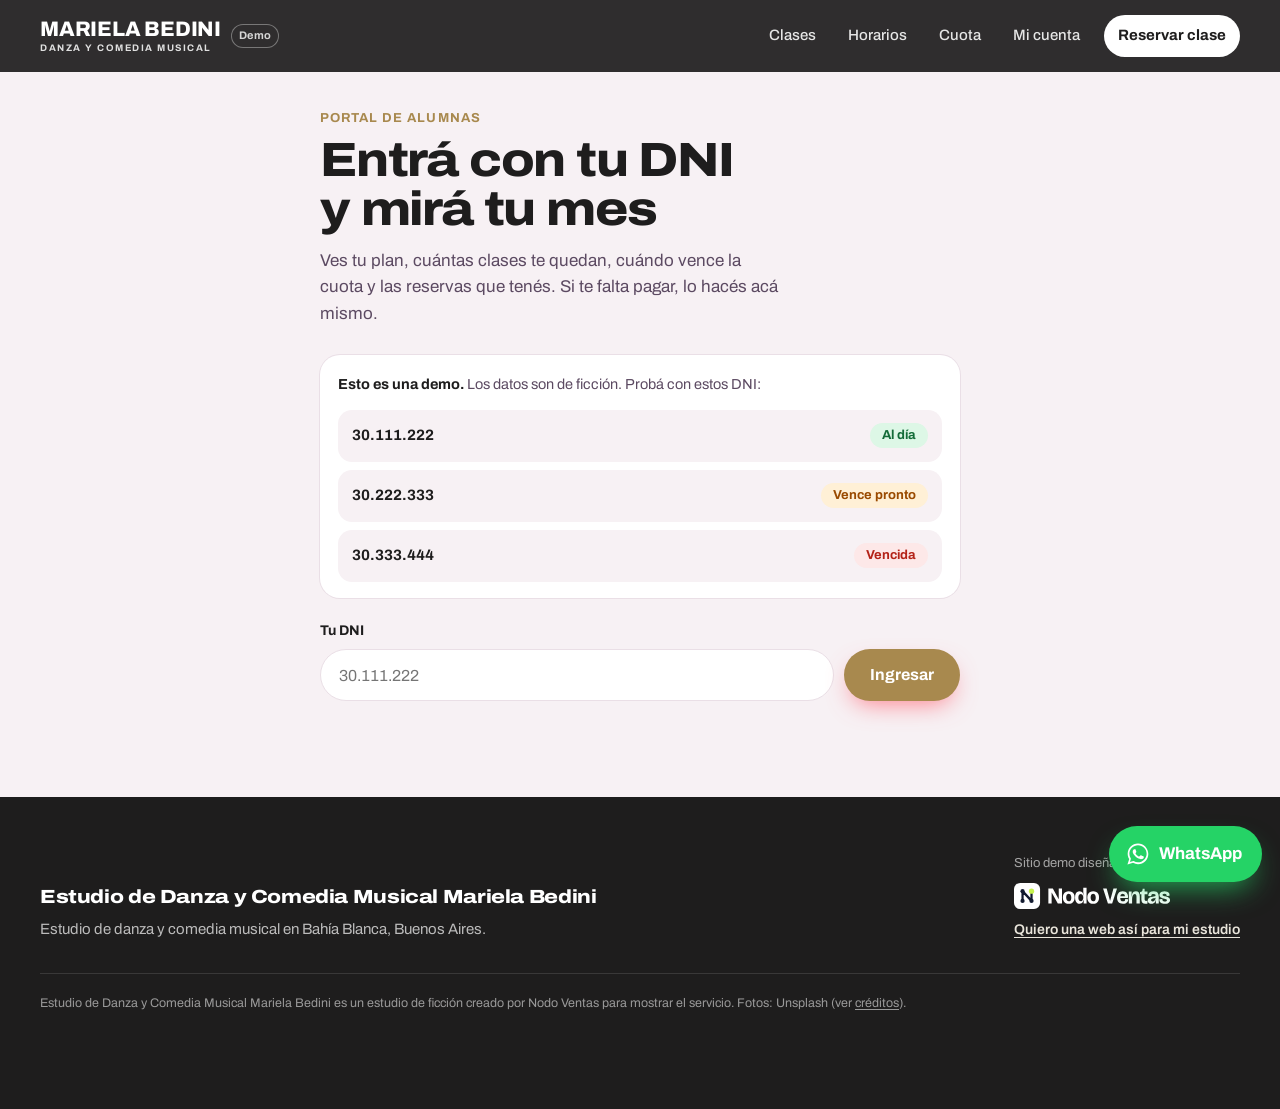
==== mi-cuenta/index.html @ 80ba4e4c "Demo personalizada de Nodo Ventas: demo-mariela-bedini-bahia-blanca" ====
<!DOCTYPE html>
<html lang="es-AR">
<head>
  <meta charset="utf-8">
  <meta name="viewport" content="width=device-width, initial-scale=1, viewport-fit=cover">
  <title>Portal de alumnas · Estudio de Danza y Comedia Musical Mariela Bedini</title>
  <meta name="description" content="Entrá con tu DNI y mirá tu plan, cuántas clases te quedan, cuándo vence la cuota y tus reservas. Sitio demo creado por Nodo Ventas.">
  <meta name="robots" content="noindex, nofollow">
  <meta name="theme-color" content="#2A1030">
  <link rel="icon" href="../favicon.svg" type="image/svg+xml">
  <link rel="preconnect" href="https://fonts.googleapis.com">
  <link rel="preconnect" href="https://fonts.gstatic.com" crossorigin>
  <link href="https://fonts.googleapis.com/css2?family=Archivo:wdth,wght@62..125,400..900&display=swap" rel="stylesheet">
  <link rel="stylesheet" href="../styles.css">
  <link rel="stylesheet" href="portal.css">
</head>
<body class="subpage">
  <a class="skip" href="#contenido">Saltar al contenido</a>

  <header class="site-header solid" id="top">
    <div class="wrap header-inner">
      <a class="brand" href="../" aria-label="Estudio de Danza y Comedia Musical Mariela Bedini, inicio">
        <span class="brand-wordmark" aria-hidden="true"><span class="wm-name">Mariela Bedini</span><span class="wm-sub">Danza y Comedia Musical</span></span>
      </a>
      <a class="demo-tag" href="../oferta/" title="Sitio demo hecho por Nodo Ventas">Demo</a>
      <button class="menu-btn" type="button" aria-expanded="false" aria-controls="nav" aria-label="Abrir menú"><span></span><span></span></button>
      <nav class="nav" id="nav">
        <a href="../#clases">Clases</a>
        <a href="../#horarios">Horarios</a>
        <a href="../#cuota">Cuota</a>
        <a href="./" aria-current="page">Mi cuenta</a>
        <a class="nav-cta" href="../#horarios">Reservar clase</a>
      </nav>
    </div>
  </header>

  <main id="contenido" class="portal">
    <div class="wrap portal-wrap">
      <p class="portal-kicker">Portal de alumnas</p>
      <h1>Entrá con tu DNI y mirá tu mes</h1>
      <p class="portal-lead">Ves tu plan, cuántas clases te quedan, cuándo vence la cuota y las reservas que tenés. Si te falta pagar, lo hacés acá mismo.</p>

      <aside class="demo-banner" aria-label="Datos de la demo">
        <p><strong>Esto es una demo.</strong> Los datos son de ficción. Probá con estos DNI:</p>
        <div class="dni-hints">
          <button type="button" class="hint" data-dni="30111222">30.111.222 <span class="badge badge-ok">Al día</span></button>
          <button type="button" class="hint" data-dni="30222333">30.222.333 <span class="badge badge-pend">Vence pronto</span></button>
          <button type="button" class="hint" data-dni="30333444">30.333.444 <span class="badge badge-late">Vencida</span></button>
        </div>
      </aside>

      <form id="login-form" class="dni-form">
        <label for="dni">Tu DNI</label>
        <div class="dni-row">
          <input id="dni" name="dni" inputmode="numeric" autocomplete="off" required placeholder="30.111.222" aria-describedby="dni-error">
          <button class="btn btn-coral" type="submit">Ingresar</button>
        </div>
        <p class="form-error" id="dni-error" hidden>No encontramos ese DNI. En la demo usá uno de los tres de arriba.</p>
      </form>

      <section id="account-panel" class="account portal-account" hidden aria-live="polite"></section>
    </div>
  </main>

  <footer class="site-footer">
    <div class="wrap footer-grid">
      <div class="footer-brand">
        <span class="brand-name">Estudio de Danza y Comedia Musical Mariela Bedini</span>
        <p>Estudio de danza y comedia musical en Bahía Blanca, Buenos Aires.</p>
      </div>
      <div class="made-by">
        <span>Sitio demo diseñado por</span>
        <a href="../oferta/" aria-label="Nodo Ventas, ver la oferta"><img src="../img/nodo/nodo-ventas-logo-blanco.svg" alt="Nodo Ventas" width="150" height="25"></a>
        <a class="made-link" href="../oferta/">Quiero una web así para mi estudio</a>
      </div>
    </div>
    <p class="wrap legal">Estudio de Danza y Comedia Musical Mariela Bedini es un estudio de ficción creado por Nodo Ventas para mostrar el servicio. Fotos: Unsplash (ver <a href="../CREDITS.md">créditos</a>).</p>
  </footer>

  <a class="wa-float" href="https://wa.me/5491100000000?text=Hola%21%20Quiero%20reservar%20una%20clase%20de%20prueba" target="_blank" rel="noopener" aria-label="Escribir por WhatsApp">
    <svg viewBox="0 0 32 32" aria-hidden="true"><path fill="currentColor" d="M16 3C9 3 3.3 8.6 3.3 15.6c0 2.4.7 4.7 1.9 6.7L3 29l6.9-2.1c1.9 1 4 1.6 6.1 1.6 7 0 12.7-5.6 12.7-12.6S23 3 16 3zm0 23.2c-1.9 0-3.8-.5-5.4-1.5l-.4-.2-4.1 1.2 1.2-4-.3-.4a10.4 10.4 0 0 1-1.6-5.6C5.4 9.9 10.1 5.3 16 5.3s10.6 4.6 10.6 10.3S21.9 26.2 16 26.2zm5.8-7.7c-.3-.2-1.9-.9-2.2-1-.3-.1-.5-.2-.7.2-.2.3-.8 1-1 1.2-.2.2-.4.2-.7.1-.3-.2-1.3-.5-2.5-1.6-.9-.8-1.6-1.8-1.7-2.1-.2-.3 0-.5.1-.6l.5-.6c.2-.2.2-.3.3-.6.1-.2 0-.4 0-.6l-1-2.4c-.3-.6-.5-.5-.7-.5h-.6c-.2 0-.6.1-.9.4-.3.3-1.2 1.1-1.2 2.7s1.2 3.2 1.4 3.4c.2.2 2.4 3.6 5.8 5 2.9 1.1 3.4.9 4 .8.6-.1 1.9-.8 2.2-1.5.3-.8.3-1.4.2-1.5-.1-.2-.3-.3-.6-.4z"/></svg>
    <span>WhatsApp</span>
  </a>

  <div class="modal" id="modal-pago" hidden>
    <div class="sheet" role="dialog" aria-modal="true" aria-labelledby="pago-titulo">
      <button class="sheet-x" type="button" data-close aria-label="Cerrar">×</button>
      <div id="pago-form">
        <h2 id="pago-titulo">Cuota de noviembre</h2>
        <p class="pay-amount">$18.000</p>
        <p class="class-resume" id="pago-resumen">Plan 8 clases · Estudio de Danza y Comedia Musical Mariela Bedini</p>
        <fieldset class="pay-methods">
          <legend>Medio de pago</legend>
          <label><input type="radio" name="pm" checked> Dinero en cuenta de Mercado Pago</label>
          <label><input type="radio" name="pm"> Tarjeta de débito o crédito</label>
        </fieldset>
        <button class="btn btn-mp btn-block" type="button" id="btn-pagar">Pagar $18.000</button>
        <p class="fine-print">Simulación de demo: no se abre un checkout real ni se cobra nada.</p>
      </div>
      <div id="pago-ok" hidden>
        <div class="ok-head">
          <span class="ok-check" aria-hidden="true"><svg viewBox="0 0 24 24"><path d="M5 12.5l4.2 4.2L19 7" fill="none" stroke="currentColor" stroke-width="2.6" stroke-linecap="round" stroke-linejoin="round"/></svg></span>
          <div><h2>Pago aprobado</h2><p class="class-resume">La cuota quedó acreditada en tu cuenta.</p></div>
        </div>
        <button class="btn btn-ink btn-block" type="button" data-close>Volver</button>
      </div>
    </div>
  </div>

  <script src="portal.js"></script>
</body>
</html>
---- styles.css ----
:root {
  --plum: #1E1D1D;
  --plum-2: #2E2C2B;
  --coral: #A8894E;
  --coral-ink: #8A6F3C;
  --amber: #E9E5DB;
  --paper: #FFFFFF;
  --mist: #F7F1F4;
  --ink: #1E1D1D;
  --ink-soft: #5C4A62;
  --line: #EADFE6;
  --mp: #009EE3;
  --wa: #25D366;
  --font: "Archivo", "Helvetica Neue", Arial, sans-serif;
  --max: 1200px;
  --ease: cubic-bezier(.16, 1, .3, 1);
}
*, *::before, *::after { box-sizing: border-box; }
html { scroll-behavior: smooth; -webkit-text-size-adjust: 100%; }
@media (prefers-reduced-motion: reduce) { html { scroll-behavior: auto; } *, *::before, *::after { animation: none !important; transition: none !important; } }
body { margin: 0; background: var(--paper); color: var(--ink); font-family: var(--font); font-size: 17px; line-height: 1.55; -webkit-font-smoothing: antialiased; font-variation-settings: "wdth" 100; }
::selection { background: var(--coral); color: #fff; }
img { max-width: 100%; display: block; }
a { color: inherit; text-underline-offset: .18em; }
button, input { font: inherit; color: inherit; }
button { cursor: pointer; }
:focus-visible { outline: 3px solid var(--amber); outline-offset: 3px; border-radius: 6px; }
h1, h2, h3 { margin: 0; line-height: 1.02; letter-spacing: -0.025em; font-weight: 800; font-stretch: 112%; font-variation-settings: "wdth" 112; text-wrap: balance; }
p { margin: 0; }
.wrap { width: min(var(--max), calc(100% - 40px)); margin-inline: auto; }
.skip { position: absolute; left: 12px; top: -48px; z-index: 100; background: var(--amber); color: var(--ink); padding: 8px 12px; border-radius: 8px; }
.skip:focus { top: 12px; }

/* header */
.site-header { position: fixed; inset: 0 0 auto; z-index: 40; color: #fff; transition: background .4s var(--ease), box-shadow .4s var(--ease); }
.site-header.solid { background: rgba(30,29,29, .92); backdrop-filter: saturate(1.4) blur(14px); box-shadow: 0 1px 0 rgba(255,255,255,.08); }
.header-inner { display: flex; align-items: center; justify-content: space-between; min-height: 72px; gap: 16px; }
.brand { display: inline-flex; align-items: center; gap: 10px; text-decoration: none; }
.brand-mark { width: 34px; height: 34px; }
.brand-name { font-weight: 800; font-size: 19px; letter-spacing: -0.02em; font-variation-settings: "wdth" 118; }
.nav { display: flex; align-items: center; gap: 4px; }
.nav a { text-decoration: none; font-size: 15px; font-weight: 500; padding: 9px 14px; border-radius: 999px; opacity: .88; transition: background .2s, opacity .2s; }
.nav a:hover { opacity: 1; background: rgba(255,255,255,.1); }
.nav .nav-cta { background: #fff; color: var(--plum); font-weight: 700; opacity: 1; margin-left: 6px; }
.nav .nav-cta:hover { background: var(--amber); }
.menu-btn { display: none; width: 44px; height: 44px; border: 0; border-radius: 12px; background: rgba(255,255,255,.12); position: relative; }
.menu-btn span { position: absolute; left: 13px; right: 13px; height: 2px; background: #fff; border-radius: 2px; transition: transform .3s var(--ease); }
.menu-btn span:first-child { top: 17px; } .menu-btn span:last-child { top: 25px; }
.menu-btn[aria-expanded="true"] span:first-child { transform: translateY(4px) rotate(45deg); }
.menu-btn[aria-expanded="true"] span:last-child { transform: translateY(-4px) rotate(-45deg); }
@media (max-width: 860px) {
  .menu-btn { display: block; }
  .nav { position: absolute; top: 72px; left: 12px; right: 12px; flex-direction: column; align-items: stretch; padding: 10px; border-radius: 18px; background: var(--plum); box-shadow: 0 24px 48px rgba(0,0,0,.35); opacity: 0; transform: translateY(-8px); pointer-events: none; transition: opacity .25s var(--ease), transform .25s var(--ease); }
  .nav.open { opacity: 1; transform: none; pointer-events: auto; }
  .nav a { padding: 14px 16px; font-size: 17px; }
  .nav .nav-cta { margin: 6px 0 0; text-align: center; }
}

/* buttons */
.btn { display: inline-flex; align-items: center; justify-content: center; gap: 8px; min-height: 52px; padding: 0 26px; border-radius: 999px; border: 0; font-weight: 700; font-size: 16px; text-decoration: none; transition: transform .2s var(--ease), background .2s, box-shadow .2s; }
.btn:active { transform: scale(.97); }
.btn-coral { background: var(--coral); color: #fff; box-shadow: 0 10px 24px -8px rgba(255,77,94,.7); }
.btn-coral:hover { background: var(--coral-ink); }
.btn-glass { background: rgba(255,255,255,.14); color: #fff; backdrop-filter: blur(8px); box-shadow: inset 0 0 0 1px rgba(255,255,255,.35); }
.btn-glass:hover { background: rgba(255,255,255,.24); }
.btn-ink { background: var(--plum); color: #fff; }
.btn-ink:hover { background: var(--plum-2); }
.btn-mp { background: var(--mp); color: #fff; }
.btn-mp:hover { background: #0088c4; }
.btn-ghost { background: transparent; box-shadow: inset 0 0 0 1.5px var(--line); color: var(--ink); }
.btn-block { width: 100%; }
.btn[disabled] { opacity: .45; cursor: not-allowed; box-shadow: none; }

/* hero */
.hero { position: relative; min-height: 100svh; display: flex; align-items: flex-end; color: #fff; overflow: hidden; background: var(--plum); }
.hero-img { position: absolute; inset: 0; width: 100%; height: 100%; object-fit: cover; object-position: 62% 30%; transform: scale(1.06); animation: settle 1.8s var(--ease) forwards; }
.hero-shade { position: absolute; inset: 0; background: linear-gradient(180deg, rgba(30,29,29,.55) 0%, rgba(30,29,29,0) 28%, rgba(30,29,29,.2) 50%, rgba(30,29,29,.94) 100%), linear-gradient(90deg, rgba(30,29,29,.7) 0%, rgba(30,29,29,0) 65%); }
.hero-inner { position: relative; padding: 96px 0 64px; display: grid; grid-template-columns: 1.15fr minmax(260px, 360px); gap: 40px; align-items: end; width: 100%; }
.hero-video { width: min(100%, 360px); aspect-ratio: 9 / 16; justify-self: end; border-radius: 22px; overflow: hidden; background: #000; box-shadow: 0 28px 60px -18px rgba(0,0,0,.7), 0 0 0 1px rgba(255,255,255,.14); }
.hero-video video { width: 100%; height: 100%; display: block; object-fit: contain; background: #000; }
.hero-copy { min-width: 0; }
.hero-title { font-size: clamp(50px, 9vw, 124px); line-height: .9; letter-spacing: -0.035em; font-weight: 900; font-variation-settings: "wdth" 125; max-width: 11ch; }
.hero-title span { display: inline-block; opacity: 0; transform: translateY(.35em); animation: rise .9s var(--ease) forwards; }
.hero-title span:nth-child(2) { animation-delay: .12s; }
.hero-title span:nth-child(3) { animation-delay: .24s; color: var(--amber); }
.hero-lead { max-width: 46ch; margin-top: 26px; font-size: clamp(17px, 1.6vw, 20px); color: rgba(255,255,255,.86); }
.hero-actions { display: flex; flex-wrap: wrap; gap: 12px; margin-top: 30px; }
.hero-meta { display: flex; align-items: center; gap: 10px; margin-top: 28px; font-size: 14px; color: rgba(255,255,255,.75); }
.live-dot { width: 9px; height: 9px; border-radius: 50%; background: #3BE07A; box-shadow: 0 0 0 0 rgba(59,224,122,.6); animation: pulse 2s infinite; }
@keyframes settle { to { transform: scale(1); } }
@keyframes rise { to { opacity: 1; transform: none; } }
@keyframes pulse { 70% { box-shadow: 0 0 0 10px rgba(59,224,122,0); } 100% { box-shadow: 0 0 0 0 rgba(59,224,122,0); } }

/* sections */
section { scroll-margin-top: 72px; }
.section-head { display: grid; grid-template-columns: 1.1fr 1fr; gap: 24px 64px; align-items: end; margin-bottom: 40px; }
.section-head h2 { font-size: clamp(36px, 5vw, 64px); }
.section-head p { color: var(--ink-soft); max-width: 48ch; }
@media (max-width: 860px) { .section-head { grid-template-columns: 1fr; margin-bottom: 28px; } }

.clases { padding: 104px 0 88px; }
.rail { display: grid; grid-auto-flow: column; grid-auto-columns: minmax(280px, 31%); gap: 18px; overflow-x: auto; scroll-snap-type: x mandatory; padding: 4px max(20px, calc((100% - var(--max)) / 2)) 24px; scroll-padding-inline: max(20px, calc((100% - var(--max)) / 2)); scrollbar-width: thin; scrollbar-color: var(--coral) var(--mist); }
.rail::-webkit-scrollbar { height: 6px; } .rail::-webkit-scrollbar-thumb { background: var(--coral); border-radius: 6px; } .rail::-webkit-scrollbar-track { background: var(--mist); }
@media (max-width: 860px) { .rail { grid-auto-columns: 78%; } }
.class-tile { position: relative; scroll-snap-align: start; border-radius: 22px; overflow: hidden; aspect-ratio: 4 / 5; background: var(--plum); color: #fff; isolation: isolate; }
.class-tile img { position: absolute; inset: 0; width: 100%; height: 100%; object-fit: cover; transition: transform .8s var(--ease); z-index: -1; }
.class-tile::after { content: ""; position: absolute; inset: 0; z-index: -1; background: linear-gradient(180deg, rgba(30,29,29,0) 40%, rgba(30,29,29,.92) 100%); }
.class-tile:hover img { transform: scale(1.05); }
.tile-copy { position: absolute; inset: auto 0 0; padding: 22px; }
.tile-copy h3 { font-size: 28px; }
.tile-copy p { margin-top: 6px; color: rgba(255,255,255,.85); font-size: 15px; }
.tile-meta { display: inline-block; margin-top: 12px; font-size: 13px; font-weight: 600; color: var(--amber); }

/* horarios */
.horarios { padding: 96px 0; background: var(--mist); }
.days { display: flex; gap: 8px; overflow-x: auto; padding-bottom: 6px; margin-bottom: 22px; scrollbar-width: none; }
.days::-webkit-scrollbar { display: none; }
.day { flex: 0 0 auto; min-width: 82px; padding: 12px 16px; border-radius: 16px; border: 0; background: #fff; color: var(--ink); text-align: left; box-shadow: inset 0 0 0 1px var(--line); transition: background .2s, color .2s; }
.day b { display: block; font-size: 17px; }
.day small { color: var(--ink-soft); font-size: 13px; }
.day[aria-selected="true"] { background: var(--plum); color: #fff; box-shadow: none; }
.day[aria-selected="true"] small { color: rgba(255,255,255,.7); }
.schedule { display: grid; gap: 12px; }
.slot { display: grid; grid-template-columns: 76px 96px 1fr auto; align-items: center; gap: 20px; padding: 14px 16px 14px 20px; border-radius: 20px; background: #fff; box-shadow: 0 1px 2px rgba(30,29,29,.06); animation: rise .5s var(--ease) both; opacity: 0; transform: translateY(8px); }
.slot:nth-child(2) { animation-delay: .05s; } .slot:nth-child(3) { animation-delay: .1s; }
.slot-time { font-size: 24px; font-weight: 800; font-variant-numeric: tabular-nums; letter-spacing: -0.02em; }
.slot-time small { display: block; font-size: 13px; font-weight: 500; color: var(--ink-soft); }
.slot img { width: 96px; height: 72px; object-fit: cover; border-radius: 12px; }
.slot h3 { font-size: 20px; letter-spacing: -0.015em; font-variation-settings: "wdth" 105; }
.slot-sub { color: var(--ink-soft); font-size: 14px; margin-top: 2px; }
.spots { display: flex; align-items: center; gap: 10px; margin-top: 8px; font-size: 13px; font-weight: 600; }
.bar { width: 110px; height: 6px; border-radius: 6px; background: var(--line); overflow: hidden; }
.bar i { display: block; height: 100%; background: var(--coral); border-radius: 6px; }
.spots.ok { color: #1F8A4C; } .spots.ok .bar i { background: #2EB866; }
.spots.warn { color: #C2410C; } .spots.warn .bar i { background: var(--amber); }
.spots.full { color: var(--ink-soft); }
.slot .btn { min-height: 46px; padding: 0 20px; font-size: 15px; }
@media (max-width: 720px) {
  .slot { grid-template-columns: 64px 1fr; grid-template-areas: "time info" "btn btn"; gap: 12px 14px; padding: 16px; }
  .slot img { display: none; }
  .slot-time { grid-area: time; font-size: 21px; }
  .slot-info { grid-area: info; }
  .slot .btn { grid-area: btn; width: 100%; }
}

/* cuota */
.cuota { padding: 112px 0; }
.cuota-grid { display: grid; grid-template-columns: 1fr minmax(320px, 440px); gap: 64px; align-items: center; }
.cuota-copy h2, .avisos-copy h2 { font-size: clamp(36px, 5vw, 60px); }
.cuota-copy > p, .avisos-copy > p { margin-top: 18px; color: var(--ink-soft); max-width: 46ch; }
.ticks { list-style: none; padding: 0; margin: 26px 0 0; display: grid; gap: 12px; }
.ticks li { display: flex; gap: 12px; align-items: flex-start; font-weight: 500; }
.ticks li::before { content: ""; flex: 0 0 22px; height: 22px; border-radius: 50%; background: var(--coral) url("data:image/svg+xml,%3Csvg xmlns='http://www.w3.org/2000/svg' viewBox='0 0 24 24'%3E%3Cpath d='M6 12.5l4 4L18 8' fill='none' stroke='white' stroke-width='3' stroke-linecap='round' stroke-linejoin='round'/%3E%3C/svg%3E") center/14px no-repeat; margin-top: 1px; }
.account { background: #fff; border-radius: 28px; padding: 26px; box-shadow: 0 30px 60px -24px rgba(30,29,29,.35), 0 0 0 1px var(--line); }
.account-head { display: flex; gap: 14px; align-items: center; padding-bottom: 18px; border-bottom: 1px solid var(--line); }
.account-head strong { display: block; font-size: 18px; } .account-head span { color: var(--ink-soft); font-size: 14px; }
.avatar { width: 48px; height: 48px; border-radius: 50%; display: grid; place-items: center; background: var(--amber); color: var(--plum); font-weight: 800; }
.fee-row { display: flex; justify-content: space-between; align-items: center; padding: 16px 0; border-bottom: 1px solid var(--line); }
.fee-row strong { display: block; } .fee-row span { color: var(--ink-soft); font-size: 14px; }
.badge { font-size: 13px; font-weight: 700; padding: 6px 12px; border-radius: 999px; }
.badge-ok { background: #DDF7E6; color: #136C38; }
.badge-pend { background: #FFF0D6; color: #9A4A00; }
.account .btn-mp { width: 100%; margin-top: 20px; }
.fine-print { font-size: 12.5px; color: var(--ink-soft); margin-top: 12px; }
@media (max-width: 860px) { .cuota-grid { grid-template-columns: 1fr; gap: 40px; } .cuota { padding: 80px 0; } }

/* avisos */
.avisos { padding: 112px 0; background: var(--plum); color: #fff; overflow: hidden; }
.avisos-grid { display: grid; grid-template-columns: minmax(300px, 380px) 1fr; gap: 80px; align-items: center; }
.avisos-copy > p { color: rgba(255,255,255,.78); }
.avisos-copy .btn { margin-top: 28px; background: #fff; color: var(--plum); }
.phone { border-radius: 40px; padding: 10px; background: #0E0711; box-shadow: 0 40px 80px -20px rgba(0,0,0,.6), 0 0 0 1px rgba(255,255,255,.08); transform: rotate(-2deg); }
.phone .wa-top { border-radius: 30px 30px 0 0; }
.phone .wa-body { border-radius: 0 0 30px 30px; min-height: 470px; }
@media (max-width: 860px) { .avisos-grid { grid-template-columns: 1fr; gap: 48px; } .phone { transform: none; max-width: 380px; } .avisos { padding: 80px 0; } }

/* whatsapp look */
.wa-top { display: flex; align-items: center; gap: 10px; padding: 12px 14px; background: #008069; color: #fff; }
.wa-back { font-size: 26px; line-height: 1; opacity: .9; }
.wa-ava { width: 36px; height: 36px; flex: 0 0 36px; } .wa-ava svg { width: 100%; height: 100%; }
.wa-name { display: flex; flex-direction: column; line-height: 1.2; } .wa-name b { font-size: 15px; } .wa-name small { font-size: 12px; opacity: .8; }
.wa-body { background: #EFEAE2; padding: 14px 12px 18px; display: flex; flex-direction: column; gap: 6px; color: #111B21; font-family: -apple-system, "Segoe UI", Roboto, Helvetica, Arial, sans-serif; font-size: 14.5px; line-height: 1.4; }
.wa-day { align-self: center; background: #fff; color: #54656F; font-size: 12px; padding: 4px 10px; border-radius: 8px; margin: 6px 0; box-shadow: 0 1px 1px rgba(0,0,0,.08); }
.bubble { max-width: 86%; padding: 7px 9px 6px; border-radius: 10px; box-shadow: 0 1px 1px rgba(0,0,0,.12); position: relative; }
.bubble.in { align-self: flex-start; background: #fff; border-top-left-radius: 2px; }
.bubble.out { align-self: flex-end; background: #D9FDD3; border-top-right-radius: 2px; }
.bubble time { display: block; text-align: right; font-size: 11px; color: #667781; margin-top: 2px; }
.ticks-blue { color: #53BDEB; letter-spacing: -3px; margin-left: 2px; }
.wa-link { color: #027EB5; text-decoration: underline; }

/* sala */
.sala { position: relative; min-height: 70vh; display: flex; align-items: flex-end; color: #fff; }
.sala img { position: absolute; inset: 0; width: 100%; height: 100%; object-fit: cover; }
.sala::before { content: ""; position: absolute; inset: 0; z-index: 1; background: linear-gradient(0deg, rgba(30,29,29,.85), rgba(30,29,29,0) 60%); }
.sala-copy { position: relative; z-index: 2; padding-bottom: 56px; }
.sala-copy h2 { font-size: clamp(30px, 4.4vw, 56px); max-width: 18ch; }

/* faq */
.faq { padding: 112px 0; }
.faq-grid { display: grid; grid-template-columns: 1fr 1.3fr; gap: 64px; }
.faq h2 { font-size: clamp(34px, 4.5vw, 56px); }
details { border-bottom: 1px solid var(--line); padding: 20px 0; }
summary { cursor: pointer; font-weight: 700; font-size: 19px; list-style: none; display: flex; justify-content: space-between; gap: 16px; }
summary::-webkit-details-marker { display: none; }
summary::after { content: "+"; font-weight: 400; font-size: 26px; line-height: 1; color: var(--coral); transition: transform .3s var(--ease); }
details[open] summary::after { transform: rotate(45deg); }
details p { margin-top: 10px; color: var(--ink-soft); max-width: 60ch; }
@media (max-width: 860px) { .faq-grid { grid-template-columns: 1fr; gap: 24px; } .faq { padding: 80px 0; } }

/* footer */
.site-footer { background: var(--plum); color: #fff; padding: 56px 0 96px; }
.footer-grid { display: flex; flex-wrap: wrap; justify-content: space-between; gap: 32px; align-items: flex-end; padding-bottom: 32px; border-bottom: 1px solid rgba(255,255,255,.12); }
.footer-brand p { color: rgba(255,255,255,.7); margin-top: 6px; font-size: 15px; }
.made-by { display: grid; gap: 10px; justify-items: start; }
.made-by > span { font-size: 13px; color: rgba(255,255,255,.6); }
.made-by img { height: 26px; width: auto; }
.made-link { font-size: 14px; font-weight: 600; color: var(--amber); }
.legal { font-size: 12.5px; color: rgba(255,255,255,.55); margin-top: 20px; }

/* floating */
.wa-float { position: fixed; right: 18px; bottom: 18px; z-index: 50; display: inline-flex; align-items: center; gap: 8px; height: 56px; padding: 0 20px 0 16px; border-radius: 999px; background: var(--wa); color: #fff; font-weight: 700; text-decoration: none; box-shadow: 0 14px 30px -10px rgba(37,211,102,.8); transition: transform .2s var(--ease); }
.wa-float:hover { transform: translateY(-2px); }
.wa-float svg { width: 26px; height: 26px; }
.demo-chip { position: fixed; left: 14px; bottom: 18px; z-index: 50; font-size: 12px; font-weight: 600; text-decoration: none; padding: 7px 12px; border-radius: 999px; background: rgba(30,29,29,.78); color: rgba(255,255,255,.9); backdrop-filter: blur(8px); box-shadow: inset 0 0 0 1px rgba(255,255,255,.18); }
@media (max-width: 520px) { .wa-float span { display: none; } .wa-float { padding: 0; width: 56px; justify-content: center; } }

/* modal */
.modal { position: fixed; inset: 0; z-index: 80; display: grid; place-items: end center; background: rgba(20,8,24,.55); backdrop-filter: blur(4px); padding: 0; }
@media (min-width: 640px) { .modal { place-items: center; padding: 24px; } }
.modal[hidden] { display: none; }
.sheet { position: relative; width: min(460px, 100%); max-height: 92svh; overflow: auto; background: #fff; color: var(--ink); border-radius: 26px 26px 0 0; padding: 30px 24px 26px; animation: sheet .45s var(--ease); }
@media (min-width: 640px) { .sheet { border-radius: 26px; } }
@keyframes sheet { from { transform: translateY(40px); opacity: 0; } }
.sheet h2 { font-size: 28px; }
.sheet-x { position: absolute; right: 14px; top: 14px; width: 38px; height: 38px; border-radius: 50%; border: 0; background: var(--mist); font-size: 22px; line-height: 1; }
.class-resume { color: var(--ink-soft); margin-top: 6px; }
.sheet label { display: block; font-weight: 600; font-size: 14px; margin: 18px 0 6px; }
.sheet input:not([type="radio"]) { width: 100%; height: 52px; border-radius: 14px; border: 1.5px solid var(--line); padding: 0 16px; font-size: 16px; background: #fff; }
.sheet input:focus { outline: none; border-color: var(--coral); box-shadow: 0 0 0 4px rgba(255,77,94,.15); }
.sheet .btn-block { margin-top: 22px; }
.ok-head { display: flex; gap: 14px; align-items: center; }
.ok-check { width: 52px; height: 52px; flex: 0 0 52px; border-radius: 50%; background: #2EB866; color: #fff; display: grid; place-items: center; animation: pop .5s var(--ease); }
.ok-check svg { width: 28px; height: 28px; }
@keyframes pop { from { transform: scale(.4); opacity: 0; } }
.wa-label { margin: 22px 0 8px; font-size: 13px; font-weight: 600; color: var(--ink-soft); }
.wa-mini { border-radius: 18px; overflow: hidden; box-shadow: 0 0 0 1px var(--line); }
.wa-mini .wa-body { min-height: 0; }
.wa-mini .bubble { animation: rise .5s .25s var(--ease) both; opacity: 0; transform: translateY(8px); }
.pay-amount { font-size: 44px; font-weight: 800; letter-spacing: -0.03em; margin-top: 10px; font-variant-numeric: tabular-nums; }
.pay-methods { border: 0; padding: 0; margin: 18px 0 0; display: grid; gap: 8px; }
.pay-methods legend { font-weight: 600; font-size: 14px; margin-bottom: 8px; }
.pay-methods label { margin: 0; display: flex; gap: 10px; align-items: center; padding: 14px; border-radius: 14px; box-shadow: inset 0 0 0 1.5px var(--line); font-weight: 500; }
.pay-methods label:has(input:checked) { box-shadow: inset 0 0 0 2px var(--mp); }
.pay-methods input { accent-color: var(--mp); }
.btn.loading { pointer-events: none; opacity: .8; }
.btn.loading::after { content: ""; width: 16px; height: 16px; border-radius: 50%; border: 2px solid rgba(255,255,255,.5); border-top-color: #fff; animation: spin .7s linear infinite; }
@keyframes spin { to { transform: rotate(360deg); } }

.demo-tag { margin-right: auto; margin-left: -6px; font-size: 11px; font-weight: 700; letter-spacing: .02em; text-decoration: none; padding: 3px 8px; border-radius: 999px; color: rgba(255,255,255,.8); box-shadow: inset 0 0 0 1px rgba(255,255,255,.35); }
.demo-tag:hover { color: #fff; box-shadow: inset 0 0 0 1px #fff; }
@media (max-width: 900px) {
  .hero { min-height: 0; align-items: stretch; overflow: hidden; }
  .hero-inner { grid-template-columns: 1fr; justify-items: center; padding: 88px 0 48px; gap: 28px; }
  .hero-video { width: min(100%, calc(68svh * 9 / 16), 380px); justify-self: center; }
  .hero-copy { width: 100%; }
}
@media (max-width: 600px) { .hero-img { object-position: 58% 18%; } }

/* wordmark tipográfico (branding real, sin isotipo inventado) */
.brand-wordmark { display: flex; flex-direction: column; justify-content: center; line-height: 1; text-decoration: none; }
.brand-wordmark .wm-name { font-weight: 800; font-size: 21px; letter-spacing: -0.01em; text-transform: uppercase; }
.brand-wordmark .wm-sub { font-size: 9.5px; font-weight: 700; letter-spacing: 0.16em; text-transform: uppercase; opacity: .85; margin-top: 4px; }
---- mi-cuenta/portal.css ----
/* Portal de alumnas — misma base visual que la demo Estudio de Danza y Comedia Musical Mariela Bedini */
body.subpage { background: var(--mist); padding-top: 72px; }
body.subpage .site-header { background: rgba(30,29,29, .92); backdrop-filter: saturate(1.4) blur(14px); box-shadow: 0 1px 0 rgba(255,255,255,.08); }

.portal { padding: 36px 0 96px; }
.portal-wrap { max-width: 640px; }
.portal-kicker { font-size: 13px; font-weight: 700; letter-spacing: .08em; text-transform: uppercase; color: var(--coral); }
.portal h1 { font-size: clamp(32px, 7vw, 48px); margin-top: 8px; }
.portal-lead { margin-top: 14px; color: var(--ink-soft); max-width: 46ch; }

.demo-banner { margin-top: 28px; background: #fff; border-radius: 20px; padding: 18px 18px 16px; box-shadow: 0 0 0 1px var(--line); }
.demo-banner p { font-size: 14.5px; color: var(--ink-soft); }
.demo-banner strong { color: var(--ink); }
.dni-hints { display: grid; gap: 8px; margin-top: 14px; }
.hint { display: flex; align-items: center; justify-content: space-between; gap: 12px; width: 100%; min-height: 52px; padding: 0 14px; border: 0; border-radius: 14px; background: var(--mist); font: 700 15px/1 var(--font); color: var(--ink); font-variant-numeric: tabular-nums; text-align: left; box-shadow: inset 0 0 0 1.5px transparent; transition: background .2s, box-shadow .2s; }
.hint:hover, .hint:focus-visible { background: #fff; box-shadow: inset 0 0 0 1.5px var(--coral); }
.hint .badge { flex: 0 0 auto; }

.badge-late { background: #FDE8E8; color: #B42318; }

.dni-form { margin-top: 22px; }
.dni-form label { display: block; font-weight: 700; font-size: 14px; margin-bottom: 8px; }
.dni-row { display: grid; grid-template-columns: 1fr auto; gap: 10px; }
.dni-form input { width: 100%; height: 52px; border-radius: 999px; border: 1.5px solid var(--line); padding: 0 18px; font-size: 16px; background: #fff; font-variant-numeric: tabular-nums; }
.dni-form input:focus { outline: none; border-color: var(--coral); box-shadow: 0 0 0 4px rgba(255,77,94,.15); }
.form-error { margin-top: 10px; font-size: 14px; font-weight: 600; color: #B42318; }
@media (max-width: 520px) { .dni-row { grid-template-columns: 1fr; } }

.portal-account { margin-top: 22px; }
.portal-account .account-head { align-items: flex-start; }
.account-actions { margin-left: auto; align-self: start; }
.btn-text { border: 0; background: none; color: var(--ink-soft); font: 600 12px/1 var(--font); padding: 6px 0; white-space: nowrap; }
.btn-text:hover { color: var(--ink); text-decoration: underline; text-underline-offset: .18em; }

.stat { padding: 18px 0; border-bottom: 1px solid var(--line); }
.stat-label { font-size: 13px; font-weight: 600; color: var(--ink-soft); }
.stat-value { margin-top: 4px; font-size: 22px; font-weight: 800; letter-spacing: -0.03em; }
.stat-value b { color: var(--coral); }
.meter { margin-top: 12px; height: 8px; border-radius: 8px; background: var(--line); overflow: hidden; }
.meter i { display: block; height: 100%; background: var(--coral); border-radius: 8px; }

.portal-account .fee-row { padding: 18px 0; }
.fee-note { display: block; font-size: 13px; color: var(--ink-soft); font-weight: 500; margin-top: 2px; }

.reservas { padding: 18px 0 8px; }
.reservas h2 { font-size: 16px; letter-spacing: 0; font-stretch: 100%; font-variation-settings: "wdth" 100; }
.reservas ul { list-style: none; padding: 0; margin: 12px 0 0; display: grid; gap: 8px; }
.reservas li { display: grid; grid-template-columns: 92px 1fr; gap: 12px; align-items: center; padding: 12px 14px; border-radius: 14px; background: var(--mist); }
.reservas .when { font-weight: 800; font-size: 14px; letter-spacing: -0.02em; }
.reservas .when small { display: block; font-weight: 600; color: var(--ink-soft); font-size: 12px; }
.reservas .what { font-weight: 700; font-size: 15px; }
.reservas .what small { display: block; font-weight: 500; color: var(--ink-soft); font-size: 13px; }
.empty { color: var(--ink-soft); font-size: 14.5px; margin-top: 8px; }

body.logged-in .dni-form { display: none; }

body.logged-in .portal { padding-top: 20px; padding-bottom: 72px; }
body.logged-in .portal-lead { display: none; }
body.logged-in .portal h1 { font-size: clamp(26px, 6vw, 34px); }
body.logged-in .demo-banner { padding: 12px 14px; margin-top: 16px; }
body.logged-in .demo-banner p { font-size: 13px; }
body.logged-in .dni-hints { gap: 6px; }
body.logged-in .hint { min-height: 44px; font-size: 14px; }
body.logged-in .portal-account { margin-top: 16px; }

.portal-account .account-head span { white-space: nowrap; }
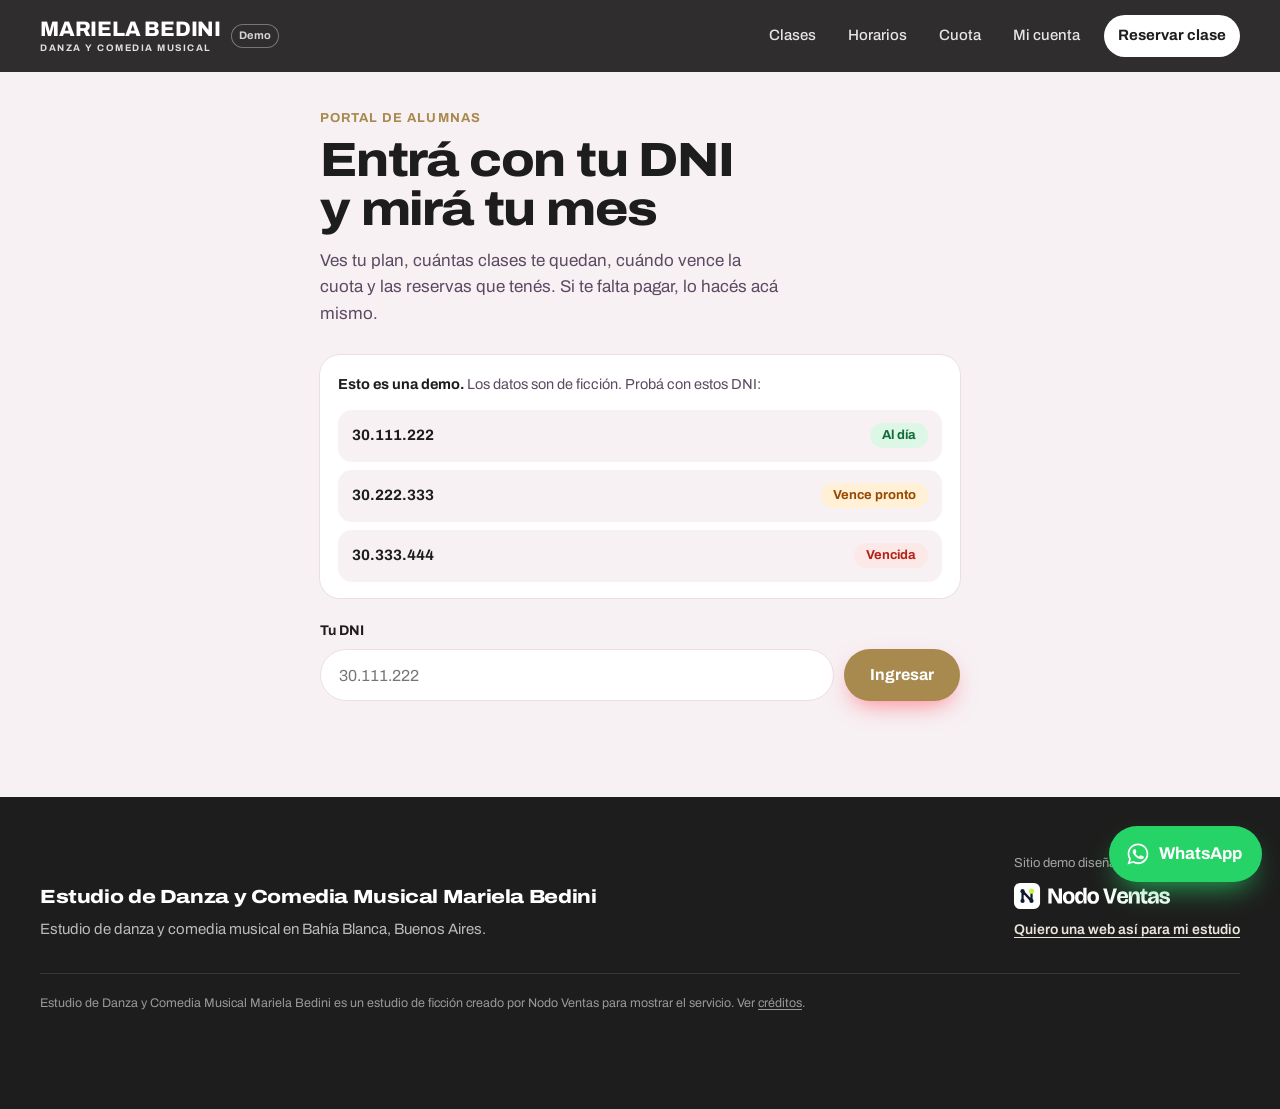
==== commit 5b8b0518: "Demo personalizada de Nodo Ventas: demo-mariela-bedini-bahia-blanca" ====
--- a/mi-cuenta/index.html
+++ b/mi-cuenta/index.html
@@ -74,7 +74,7 @@
         <a class="made-link" href="../oferta/">Quiero una web así para mi estudio</a>
       </div>
     </div>
-    <p class="wrap legal">Estudio de Danza y Comedia Musical Mariela Bedini es un estudio de ficción creado por Nodo Ventas para mostrar el servicio. Fotos: Unsplash (ver <a href="../CREDITS.md">créditos</a>).</p>
+    <p class="wrap legal">Estudio de Danza y Comedia Musical Mariela Bedini es un estudio de ficción creado por Nodo Ventas para mostrar el servicio. Ver <a href="../CREDITS.md">créditos</a>.</p>
   </footer>
 
   <a class="wa-float" href="https://wa.me/5491100000000?text=Hola%21%20Quiero%20reservar%20una%20clase%20de%20prueba" target="_blank" rel="noopener" aria-label="Escribir por WhatsApp">
--- a/styles.css
+++ b/styles.css
@@ -270,3 +270,12 @@
 .brand-wordmark { display: flex; flex-direction: column; justify-content: center; line-height: 1; text-decoration: none; }
 .brand-wordmark .wm-name { font-weight: 800; font-size: 21px; letter-spacing: -0.01em; text-transform: uppercase; }
 .brand-wordmark .wm-sub { font-size: 9.5px; font-weight: 700; letter-spacing: 0.16em; text-transform: uppercase; opacity: .85; margin-top: 4px; }
+
+/* margen lateral del hero en celular (fix 23/11) */
+.hero .hero-inner { width: min(var(--max), calc(100% - 40px)); margin-inline: auto; }
+
+/* Sin fotos genéricas: bloques de color de la marca */
+.class-tile { background: linear-gradient(160deg, var(--coral) 0%, var(--plum) 100%); }
+.class-tile:nth-child(even) { background: linear-gradient(160deg, var(--coral-ink) 0%, var(--plum) 100%); }
+.sala { background: linear-gradient(135deg, var(--plum) 0%, var(--coral-ink) 100%); min-height: 44vh; }
+.row-ph { display: block; width: 96px; height: 72px; border-radius: 10px; background: linear-gradient(135deg, var(--coral), var(--plum)); flex: none; }
